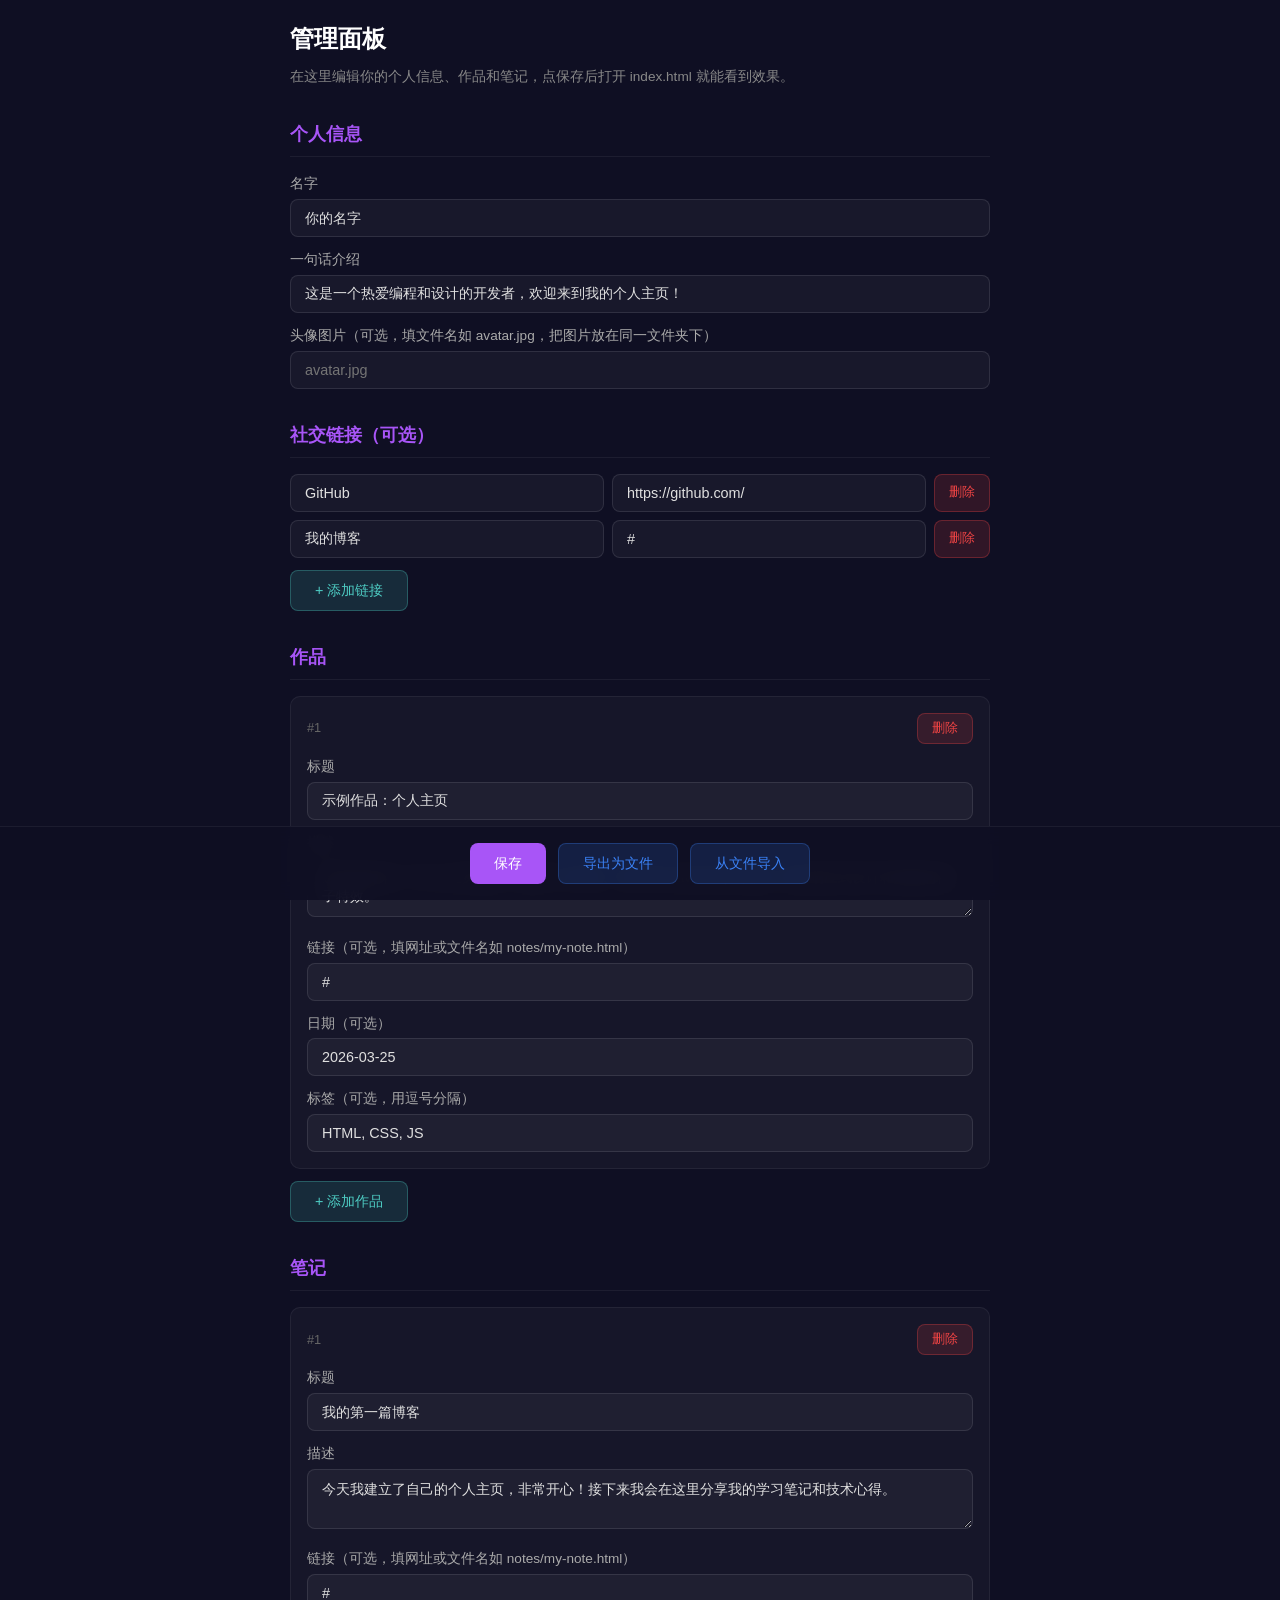
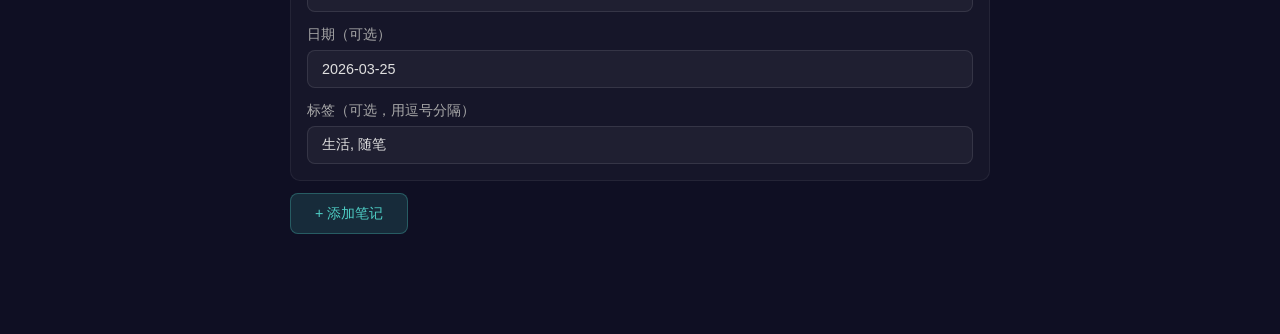
==== admin.html @ 4d3522f1 "Add files via upload" ====
<!DOCTYPE html>
<html lang="zh-CN">
<head>
    <meta charset="UTF-8">
    <meta name="viewport" content="width=device-width, initial-scale=1.0">
    <title>管理面板 - 编辑我的网站</title>
    <style>
        * { margin: 0; padding: 0; box-sizing: border-box; }
        body {
            font-family: -apple-system, BlinkMacSystemFont, "Segoe UI", "PingFang SC", "Microsoft YaHei", sans-serif;
            background: #0f0f23;
            color: #d0d0d0;
            line-height: 1.6;
            padding: 20px;
        }
        .container { max-width: 700px; margin: 0 auto; }
        h1 {
            font-size: 1.5rem;
            color: #fff;
            margin-bottom: 8px;
        }
        .tip {
            font-size: 0.85rem;
            color: #888;
            margin-bottom: 32px;
        }
        h2 {
            font-size: 1.1rem;
            color: #a855f7;
            margin: 32px 0 16px;
            padding-bottom: 8px;
            border-bottom: 1px solid rgba(255,255,255,0.06);
        }
        label {
            display: block;
            font-size: 0.85rem;
            color: #aaa;
            margin-bottom: 4px;
            margin-top: 12px;
        }
        input, textarea {
            width: 100%;
            padding: 10px 14px;
            border: 1px solid rgba(255,255,255,0.1);
            border-radius: 8px;
            background: rgba(255,255,255,0.04);
            color: #e0e0e0;
            font-size: 0.9rem;
            font-family: inherit;
            outline: none;
            transition: border-color 0.3s;
        }
        input:focus, textarea:focus {
            border-color: #a855f7;
        }
        textarea { resize: vertical; min-height: 60px; }

        .btn {
            display: inline-block;
            padding: 10px 24px;
            border: none;
            border-radius: 8px;
            font-size: 0.9rem;
            cursor: pointer;
            font-family: inherit;
            transition: all 0.3s;
        }
        .btn-primary {
            background: #a855f7;
            color: #fff;
        }
        .btn-primary:hover { background: #9333ea; }
        .btn-add {
            background: rgba(78, 205, 196, 0.15);
            color: #4ecdc4;
            border: 1px solid rgba(78, 205, 196, 0.3);
            margin-top: 12px;
        }
        .btn-add:hover { background: rgba(78, 205, 196, 0.25); }
        .btn-danger {
            background: rgba(239, 68, 68, 0.15);
            color: #ef4444;
            border: 1px solid rgba(239, 68, 68, 0.3);
            padding: 6px 14px;
            font-size: 0.8rem;
        }
        .btn-danger:hover { background: rgba(239, 68, 68, 0.25); }
        .btn-export {
            background: rgba(59, 130, 246, 0.15);
            color: #3b82f6;
            border: 1px solid rgba(59, 130, 246, 0.3);
        }
        .btn-export:hover { background: rgba(59, 130, 246, 0.25); }

        .item-card {
            background: rgba(255,255,255,0.03);
            border: 1px solid rgba(255,255,255,0.06);
            border-radius: 10px;
            padding: 16px;
            margin-top: 12px;
            position: relative;
        }
        .item-card .item-header {
            display: flex;
            justify-content: space-between;
            align-items: center;
            margin-bottom: 8px;
        }
        .item-card .item-num {
            font-size: 0.8rem;
            color: #666;
        }

        .link-row {
            display: flex;
            gap: 8px;
            margin-top: 8px;
        }
        .link-row input { flex: 1; }

        .save-bar {
            position: fixed;
            bottom: 0;
            left: 0;
            width: 100%;
            padding: 16px 20px;
            background: rgba(15, 15, 35, 0.95);
            backdrop-filter: blur(10px);
            border-top: 1px solid rgba(255,255,255,0.06);
            display: flex;
            justify-content: center;
            gap: 12px;
            z-index: 100;
        }
        .toast {
            position: fixed;
            top: 20px;
            right: 20px;
            padding: 12px 24px;
            border-radius: 8px;
            font-size: 0.9rem;
            z-index: 200;
            opacity: 0;
            transform: translateY(-10px);
            transition: all 0.3s;
        }
        .toast.show {
            opacity: 1;
            transform: translateY(0);
        }
        .toast-success { background: rgba(78, 205, 196, 0.2); color: #4ecdc4; border: 1px solid rgba(78, 205, 196, 0.3); }
        .toast-info { background: rgba(59, 130, 246, 0.2); color: #3b82f6; border: 1px solid rgba(59, 130, 246, 0.3); }

        .spacer { height: 80px; }
    </style>
</head>
<body>
    <div class="container">
        <h1>管理面板</h1>
        <p class="tip">在这里编辑你的个人信息、作品和笔记，点保存后打开 index.html 就能看到效果。</p>

        <!-- 个人信息 -->
        <h2>个人信息</h2>
        <label>名字</label>
        <input type="text" id="profileName" placeholder="你的名字">

        <label>一句话介绍</label>
        <input type="text" id="profileBio" placeholder="比如：一个喜欢折腾的学生">

        <label>头像图片（可选，填文件名如 avatar.jpg，把图片放在同一文件夹下）</label>
        <input type="text" id="profileAvatar" placeholder="avatar.jpg">

        <h2>社交链接（可选）</h2>
        <div id="linksContainer"></div>
        <button class="btn btn-add" onclick="addLink()">+ 添加链接</button>

        <!-- 作品 -->
        <h2>作品</h2>
        <div id="worksContainer"></div>
        <button class="btn btn-add" onclick="addWork()">+ 添加作品</button>

        <!-- 笔记 -->
        <h2>笔记</h2>
        <div id="notesContainer"></div>
        <button class="btn btn-add" onclick="addNote()">+ 添加笔记</button>

        <div class="spacer"></div>
    </div>

    <!-- 底部操作栏 -->
    <div class="save-bar">
        <button class="btn btn-primary" onclick="saveData()">保存</button>
        <button class="btn btn-export" onclick="exportData()">导出为文件</button>
        <button class="btn btn-export" onclick="importData()">从文件导入</button>
    </div>

    <div class="toast" id="toast"></div>
    <input type="file" id="importFile" accept=".js,.json" style="display:none">

    <script>
        // ========== 数据 ==========
        let data = {
            profile: {
                name: '你的名字',
                bio: '这是一个热爱编程和设计的开发者，欢迎来到我的个人主页！',
                avatar: '',
                links: [
                    { label: 'GitHub', url: 'https://github.com/' },
                    { label: '我的博客', url: '#' }
                ]
            },
            works: [
                {
                    title: '示例作品：个人主页',
                    desc: '这是我的第一个个人主页项目，使用了 HTML、CSS 和 JavaScript 构建，包含响应式设计和炫酷的粒子特效。',
                    link: '#',
                    date: '2026-03-25',
                    tags: ['HTML', 'CSS', 'JS']
                }
            ],
            notes: [
                {
                    title: '我的第一篇博客',
                    desc: '今天我建立了自己的个人主页，非常开心！接下来我会在这里分享我的学习笔记和技术心得。',
                    link: '#',
                    date: '2026-03-25',
                    tags: ['生活', '随笔']
                }
            ]
        };

        // 加载已有数据
        function init() {
            try {
                const raw = localStorage.getItem('siteData');
                if (raw) data = JSON.parse(raw);
            } catch(e) {}

            document.getElementById('profileName').value = data.profile.name || '';
            document.getElementById('profileBio').value = data.profile.bio || '';
            document.getElementById('profileAvatar').value = data.profile.avatar || '';

            renderLinks();
            renderWorks();
            renderNotes();
        }

        // ========== 社交链接 ==========
        function renderLinks() {
            const c = document.getElementById('linksContainer');
            c.innerHTML = '';
            (data.profile.links || []).forEach((link, i) => {
                c.innerHTML += '<div class="link-row">' +
                    '<input type="text" placeholder="名称（如 GitHub）" value="' + esc(link.label) + '" onchange="updateLink(' + i + ',\'label\',this.value)">' +
                    '<input type="text" placeholder="网址" value="' + esc(link.url) + '" onchange="updateLink(' + i + ',\'url\',this.value)">' +
                    '<button class="btn btn-danger" onclick="removeLink(' + i + ')">删除</button>' +
                    '</div>';
            });
        }

        function addLink() {
            if (!data.profile.links) data.profile.links = [];
            data.profile.links.push({ label: '', url: '' });
            renderLinks();
        }

        function updateLink(i, key, val) {
            data.profile.links[i][key] = val;
        }

        function removeLink(i) {
            data.profile.links.splice(i, 1);
            renderLinks();
        }

        // ========== 作品 ==========
        function renderWorks() {
            const c = document.getElementById('worksContainer');
            c.innerHTML = '';
            data.works.forEach((w, i) => {
                c.innerHTML += itemCard('work', i, w);
            });
        }

        function addWork() {
            data.works.push({ title: '', desc: '', link: '', date: '', tags: [] });
            renderWorks();
        }

        function removeWork(i) {
            data.works.splice(i, 1);
            renderWorks();
        }

        function updateWork(i, key, val) {
            if (key === 'tags') {
                data.works[i].tags = val.split(/[,，、\s]+/).filter(Boolean);
            } else {
                data.works[i][key] = val;
            }
        }

        // ========== 笔记 ==========
        function renderNotes() {
            const c = document.getElementById('notesContainer');
            c.innerHTML = '';
            data.notes.forEach((n, i) => {
                c.innerHTML += itemCard('note', i, n);
            });
        }

        function addNote() {
            data.notes.push({ title: '', desc: '', link: '', date: '', tags: [] });
            renderNotes();
        }

        function removeNote(i) {
            data.notes.splice(i, 1);
            renderNotes();
        }

        function updateNote(i, key, val) {
            if (key === 'tags') {
                data.notes[i].tags = val.split(/[,，、\s]+/).filter(Boolean);
            } else {
                data.notes[i][key] = val;
            }
        }

        // ========== 通用卡片模板 ==========
        function itemCard(type, i, item) {
            const fn = type === 'work' ? 'Work' : 'Note';
            return '<div class="item-card">' +
                '<div class="item-header">' +
                    '<span class="item-num">#' + (i + 1) + '</span>' +
                    '<button class="btn btn-danger" onclick="remove' + fn + '(' + i + ')">删除</button>' +
                '</div>' +
                '<label>标题</label>' +
                '<input type="text" value="' + esc(item.title) + '" onchange="update' + fn + '(' + i + ',\'title\',this.value)">' +
                '<label>描述</label>' +
                '<textarea onchange="update' + fn + '(' + i + ',\'desc\',this.value)">' + esc(item.desc) + '</textarea>' +
                '<label>链接（可选，填网址或文件名如 notes/my-note.html）</label>' +
                '<input type="text" value="' + esc(item.link) + '" onchange="update' + fn + '(' + i + ',\'link\',this.value)">' +
                '<label>日期（可选）</label>' +
                '<input type="text" value="' + esc(item.date) + '" placeholder="2026-03-25" onchange="update' + fn + '(' + i + ',\'date\',this.value)">' +
                '<label>标签（可选，用逗号分隔）</label>' +
                '<input type="text" value="' + esc((item.tags || []).join(', ')) + '" onchange="update' + fn + '(' + i + ',\'tags\',this.value)">' +
                '</div>';
        }

        // ========== 保存 / 导出 / 导入 ==========
        function saveData() {
            // 先从输入框收集最新的 profile 数据
            data.profile.name = document.getElementById('profileName').value;
            data.profile.bio = document.getElementById('profileBio').value;
            data.profile.avatar = document.getElementById('profileAvatar').value;

            localStorage.setItem('siteData', JSON.stringify(data));
            showToast('已保存！打开 index.html 查看效果', 'success');
        }

        function exportData() {
            saveData();
            // 改为导出 config.js，这样能 100% 解决 GitHub Pages 读取不到数据的问题
            const fileContent = 'window.SITE_DATA = ' + JSON.stringify(data, null, 2) + ';';
            const blob = new Blob([fileContent], { type: 'application/javascript' });
            const a = document.createElement('a');
            a.href = URL.createObjectURL(blob);
            a.download = 'config.js';
            a.click();
            URL.revokeObjectURL(a.href);
            showToast('已导出 config.js', 'info');
        }

        function importData() {
            document.getElementById('importFile').click();
        }

        document.getElementById('importFile').addEventListener('change', function(e) {
            const file = e.target.files[0];
            if (!file) return;
            const reader = new FileReader();
            reader.onload = function(ev) {
                try {
                    let text = ev.target.result;
                    // 兼容读取 config.js 或者旧的 site-data.json
                    if (text.indexOf('window.SITE_DATA =') !== -1) {
                        text = text.replace('window.SITE_DATA =', '').trim();
                        if (text.endsWith(';')) text = text.slice(0, -1);
                    }
                    data = JSON.parse(text);
                    localStorage.setItem('siteData', JSON.stringify(data));
                    init();
                    showToast('导入成功！', 'success');
                } catch(err) {
                    showToast('文件格式错误', 'info');
                }
            };
            reader.readAsText(file);
            e.target.value = '';
        });

        // ========== 工具 ==========
        function esc(str) {
            if (!str) return '';
            return String(str).replace(/&/g,'&amp;').replace(/"/g,'&quot;').replace(/</g,'&lt;').replace(/>/g,'&gt;');
        }

        function showToast(msg, type) {
            const t = document.getElementById('toast');
            t.textContent = msg;
            t.className = 'toast toast-' + type + ' show';
            setTimeout(() => t.classList.remove('show'), 2500);
        }

        init();
    </script>
</body>
</html>
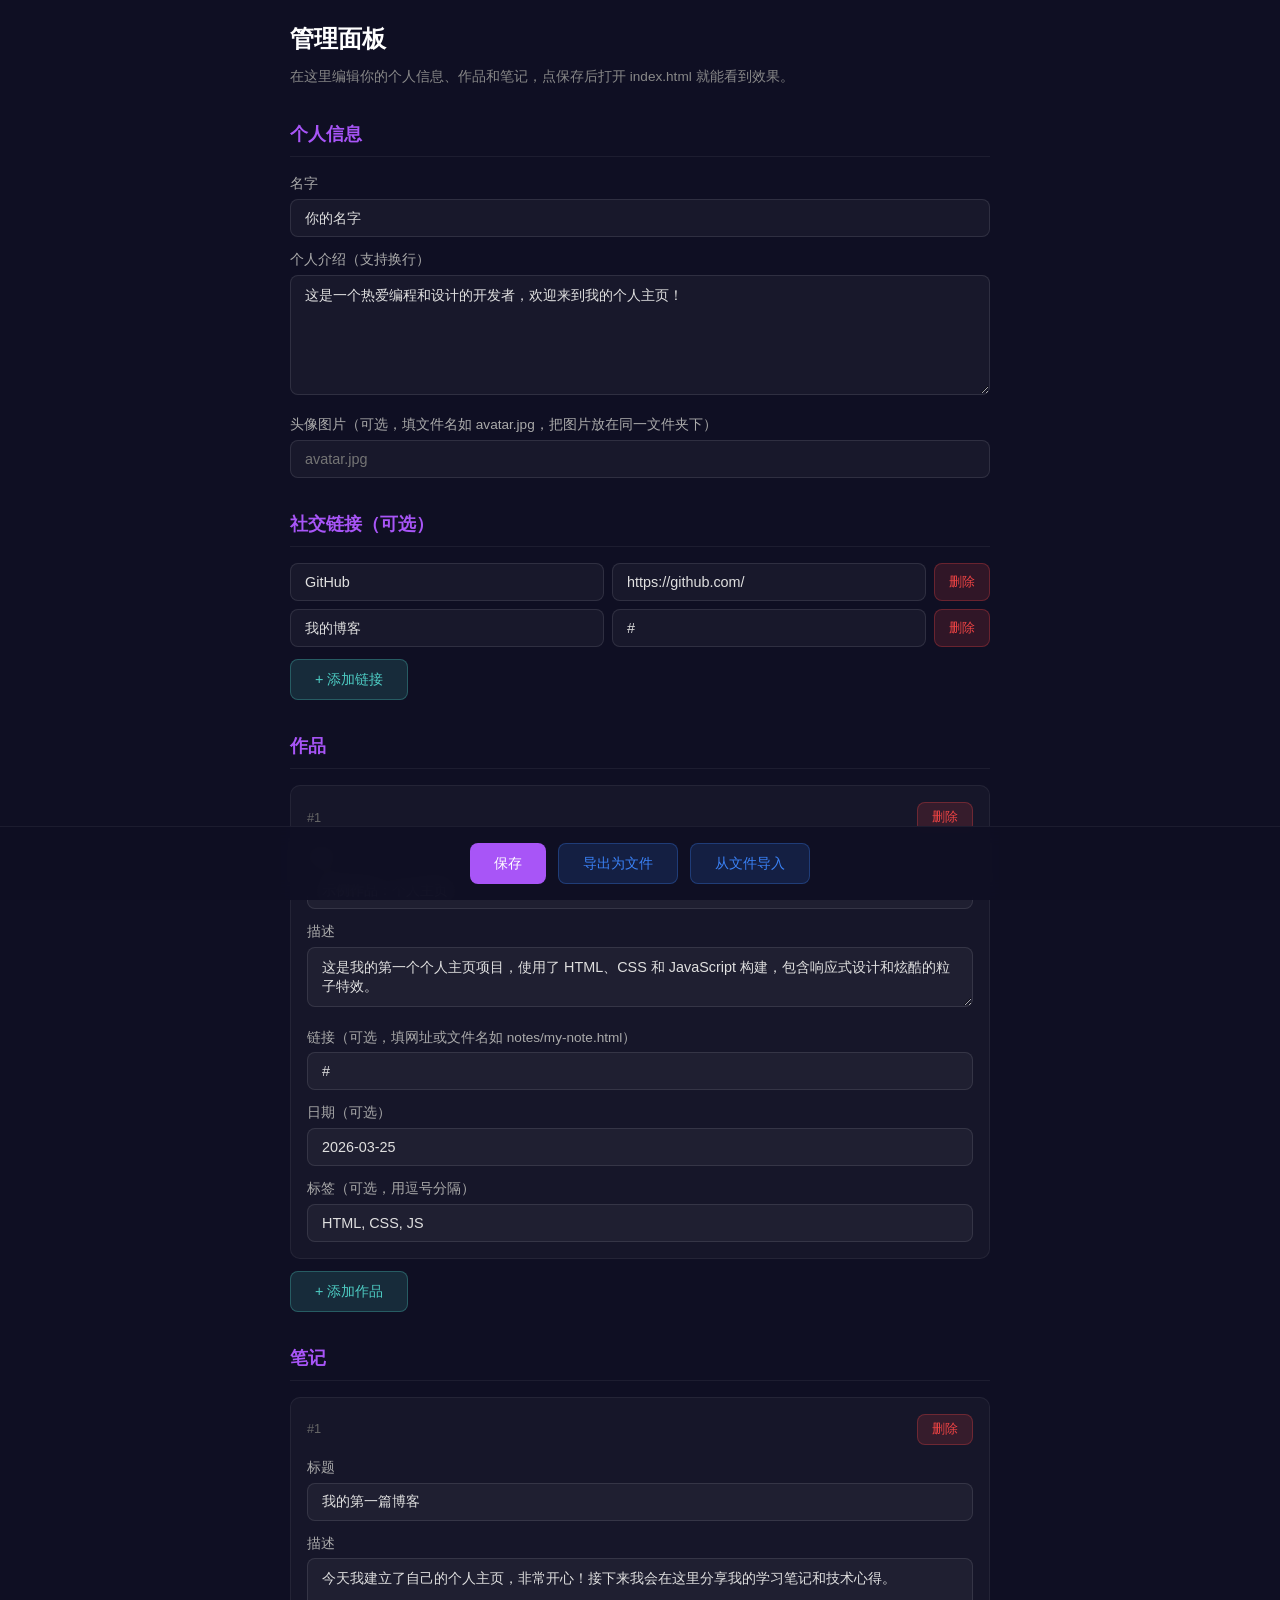
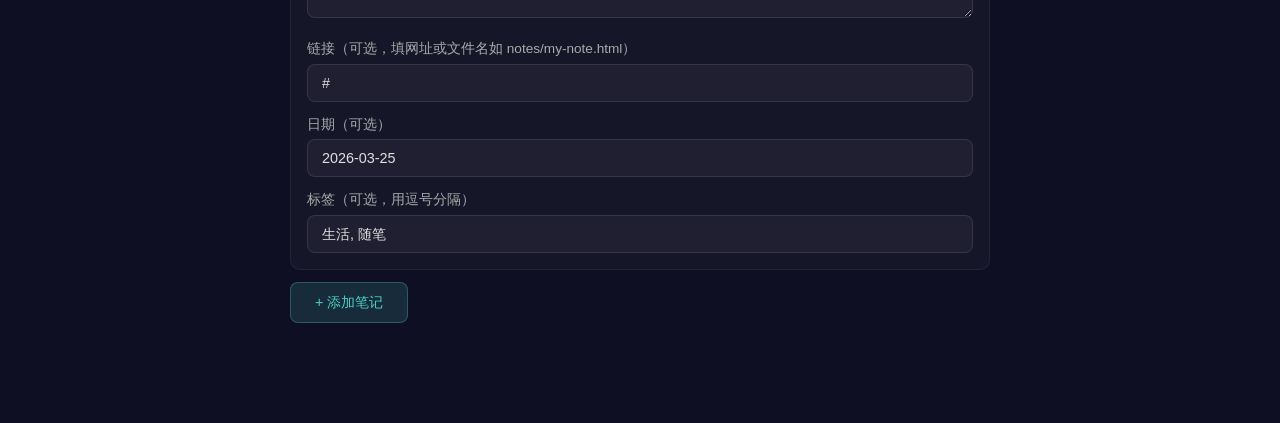
==== commit 045dc6f4: "Add files via upload" ====
--- a/admin.html
+++ b/admin.html
@@ -164,8 +164,8 @@
         <label>名字</label>
         <input type="text" id="profileName" placeholder="你的名字">
 
-        <label>一句话介绍</label>
-        <input type="text" id="profileBio" placeholder="比如：一个喜欢折腾的学生">
+        <label>个人介绍（支持换行）</label>
+        <textarea id="profileBio" placeholder="在这里写下你的个人介绍...可以换行写很多段落哦" style="min-height: 120px;"></textarea>
 
         <label>头像图片（可选，填文件名如 avatar.jpg，把图片放在同一文件夹下）</label>
         <input type="text" id="profileAvatar" placeholder="avatar.jpg">
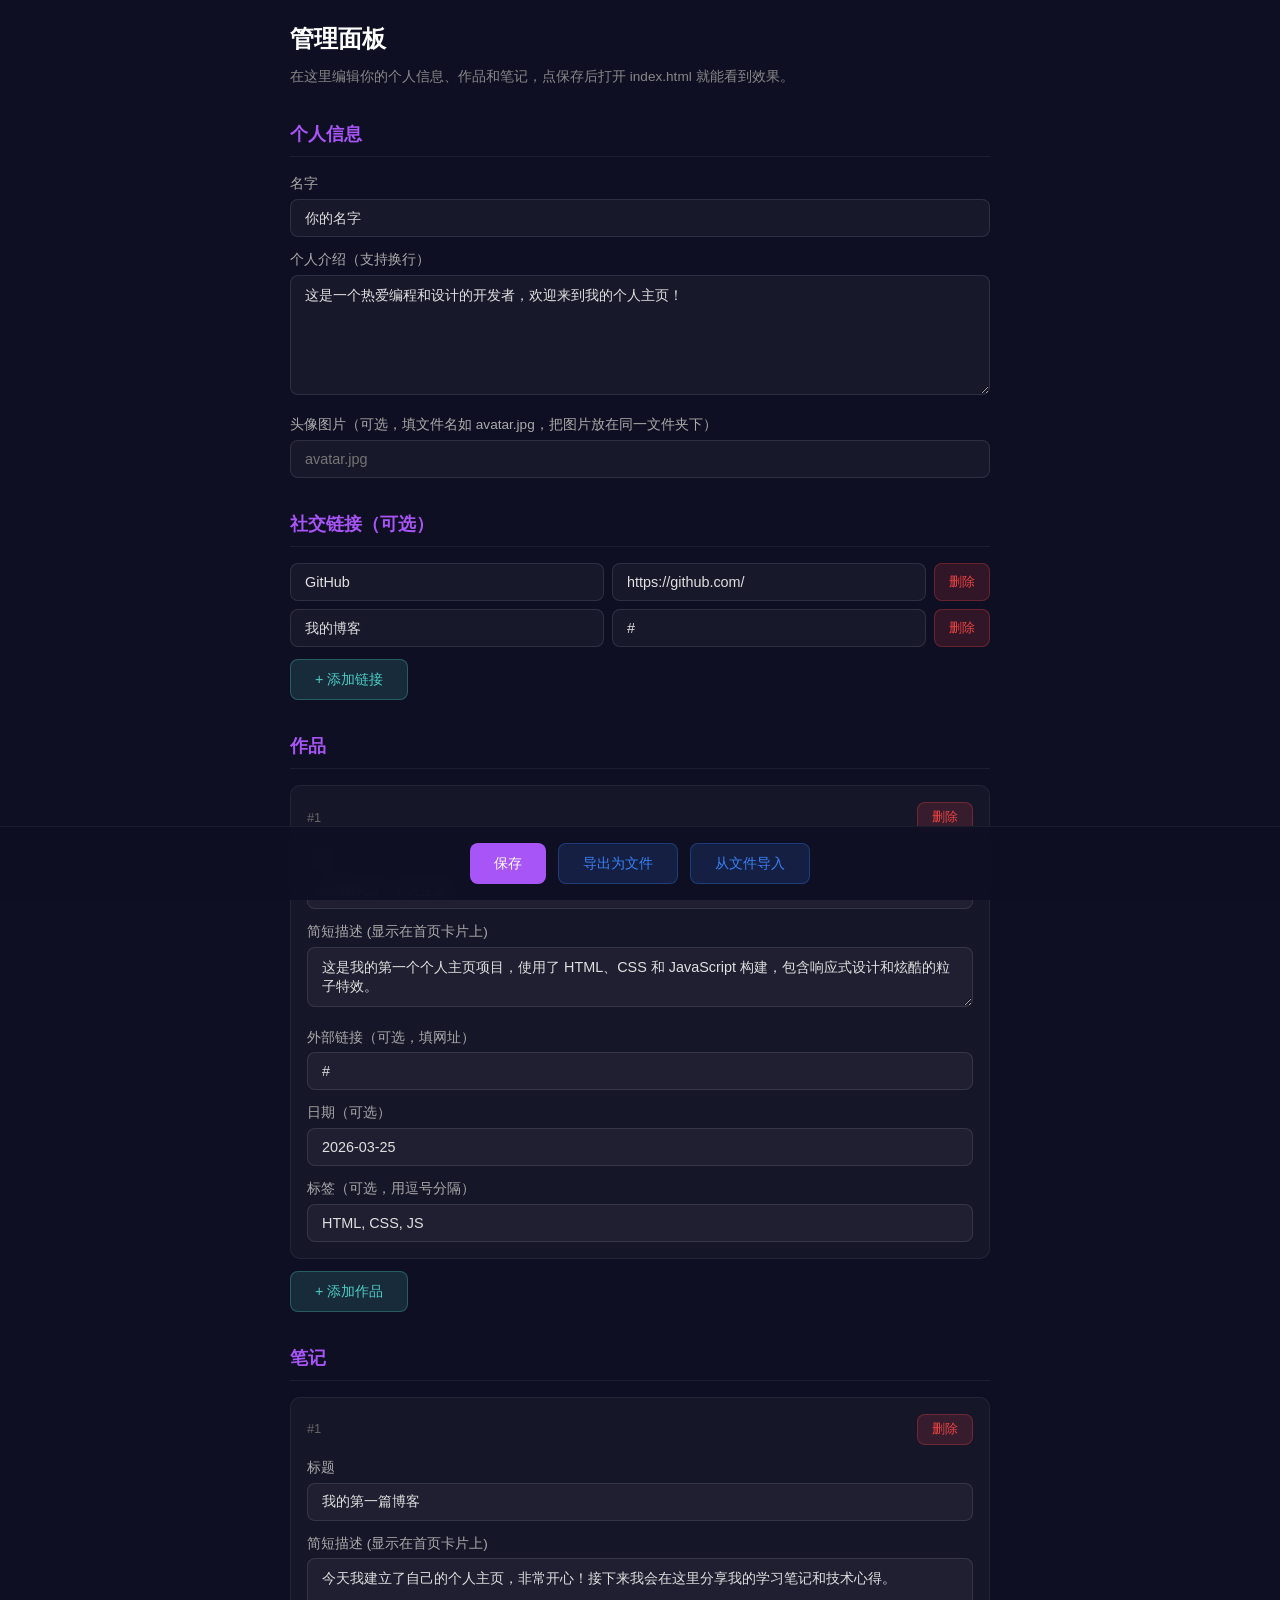
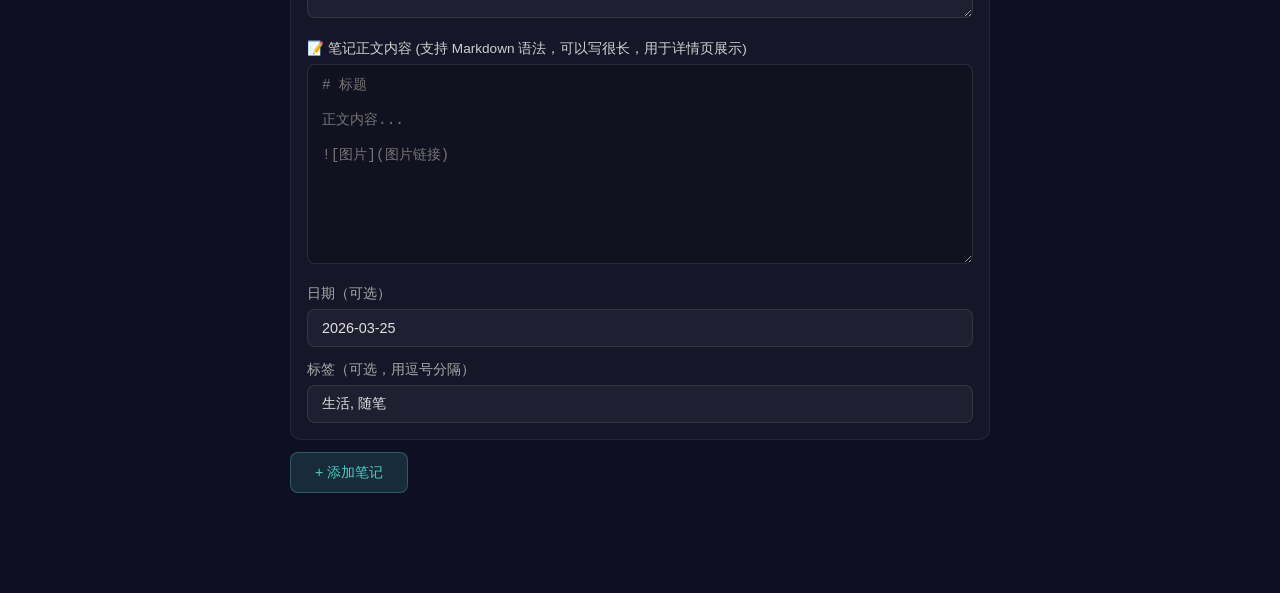
==== commit 458e660f: "Add files via upload" ====
--- a/admin.html
+++ b/admin.html
@@ -310,7 +310,7 @@
         }
 
         function addNote() {
-            data.notes.push({ title: '', desc: '', link: '', date: '', tags: [] });
+            data.notes.push({ title: '', desc: '', link: '', date: '', tags: [], content: '' });
             renderNotes();
         }
 
@@ -330,22 +330,31 @@
         // ========== 通用卡片模板 ==========
         function itemCard(type, i, item) {
             const fn = type === 'work' ? 'Work' : 'Note';
-            return '<div class="item-card">' +
+            let html = '<div class="item-card">' +
                 '<div class="item-header">' +
                     '<span class="item-num">#' + (i + 1) + '</span>' +
                     '<button class="btn btn-danger" onclick="remove' + fn + '(' + i + ')">删除</button>' +
                 '</div>' +
                 '<label>标题</label>' +
                 '<input type="text" value="' + esc(item.title) + '" onchange="update' + fn + '(' + i + ',\'title\',this.value)">' +
-                '<label>描述</label>' +
-                '<textarea onchange="update' + fn + '(' + i + ',\'desc\',this.value)">' + esc(item.desc) + '</textarea>' +
-                '<label>链接（可选，填网址或文件名如 notes/my-note.html）</label>' +
-                '<input type="text" value="' + esc(item.link) + '" onchange="update' + fn + '(' + i + ',\'link\',this.value)">' +
-                '<label>日期（可选）</label>' +
+                '<label>简短描述 (显示在首页卡片上)</label>' +
+                '<textarea onchange="update' + fn + '(' + i + ',\'desc\',this.value)">' + esc(item.desc) + '</textarea>';
+                
+            // 如果是笔记，增加长篇内容输入框
+            if (type === 'note') {
+                html += '<label style="color: var(--accent);">📝 笔记正文内容 (支持 Markdown 语法，可以写很长，用于详情页展示)</label>' +
+                '<textarea style="min-height: 200px; font-family: monospace; background: rgba(0,0,0,0.2);" placeholder="# 标题\n\n正文内容...\n\n![图片](图片链接)" onchange="update' + fn + '(' + i + ',\'content\',this.value)">' + esc(item.content || '') + '</textarea>';
+            } else {
+                html += '<label>外部链接（可选，填网址）</label>' +
+                '<input type="text" value="' + esc(item.link) + '" onchange="update' + fn + '(' + i + ',\'link\',this.value)">';
+            }
+                
+            html += '<label>日期（可选）</label>' +
                 '<input type="text" value="' + esc(item.date) + '" placeholder="2026-03-25" onchange="update' + fn + '(' + i + ',\'date\',this.value)">' +
                 '<label>标签（可选，用逗号分隔）</label>' +
                 '<input type="text" value="' + esc((item.tags || []).join(', ')) + '" onchange="update' + fn + '(' + i + ',\'tags\',this.value)">' +
                 '</div>';
+            return html;
         }
 
         // ========== 保存 / 导出 / 导入 ==========
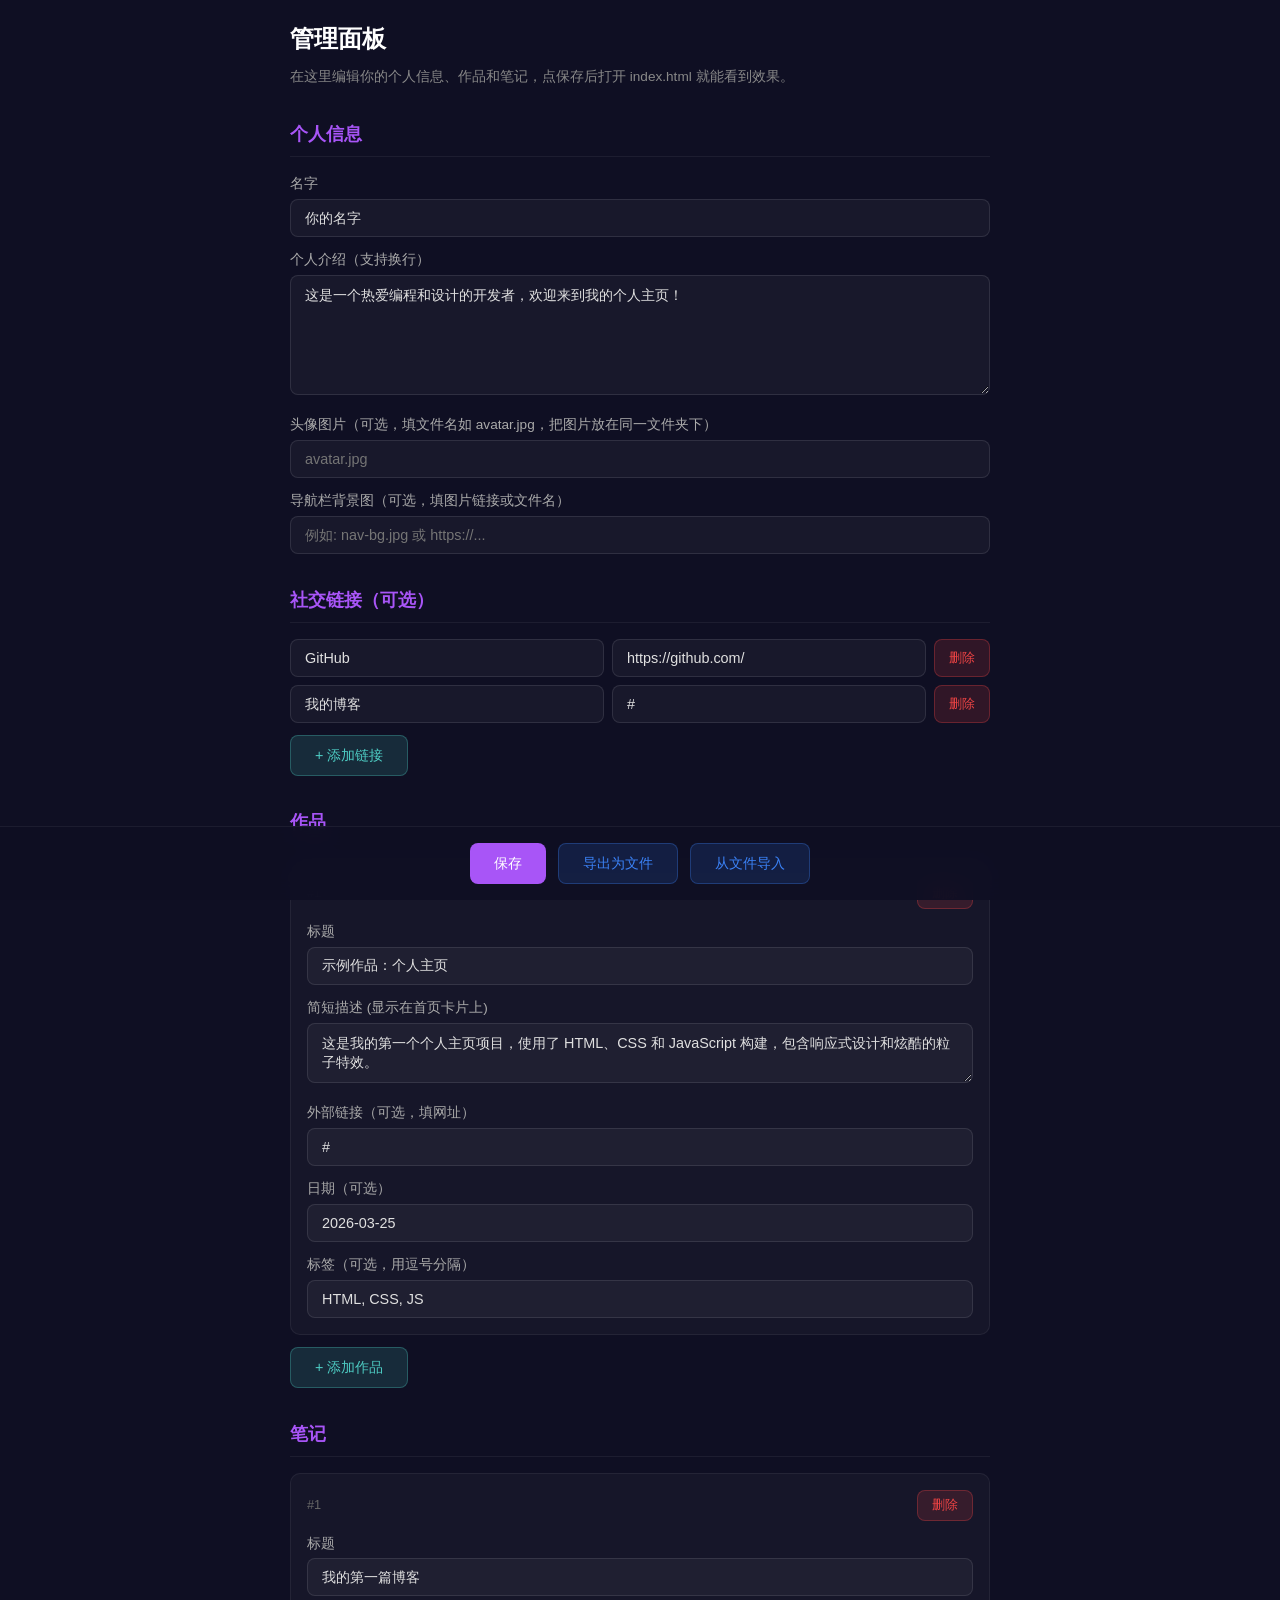
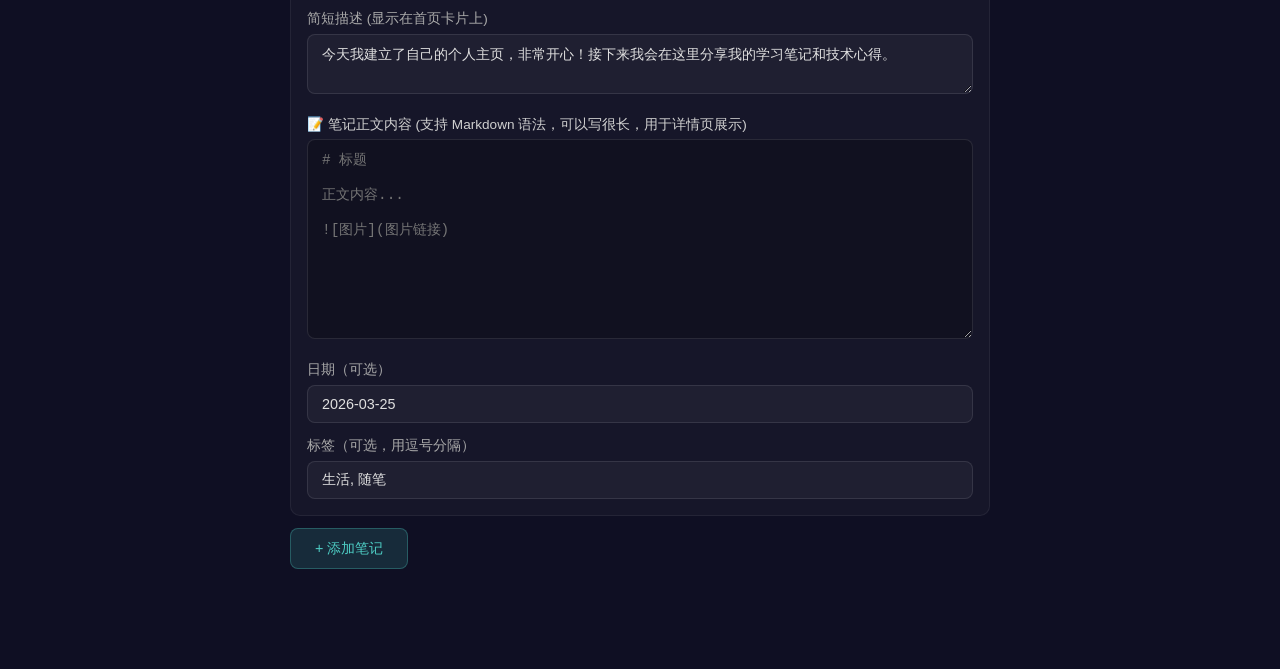
==== commit e03c268c: "Add files via upload" ====
--- a/admin.html
+++ b/admin.html
@@ -170,6 +170,9 @@
         <label>头像图片（可选，填文件名如 avatar.jpg，把图片放在同一文件夹下）</label>
         <input type="text" id="profileAvatar" placeholder="avatar.jpg">
 
+        <label>导航栏背景图（可选，填图片链接或文件名）</label>
+        <input type="text" id="profileNavBg" placeholder="例如: nav-bg.jpg 或 https://...">
+
         <h2>社交链接（可选）</h2>
         <div id="linksContainer"></div>
         <button class="btn btn-add" onclick="addLink()">+ 添加链接</button>
@@ -204,6 +207,7 @@
                 name: '你的名字',
                 bio: '这是一个热爱编程和设计的开发者，欢迎来到我的个人主页！',
                 avatar: '',
+                navBg: '',
                 links: [
                     { label: 'GitHub', url: 'https://github.com/' },
                     { label: '我的博客', url: '#' }
@@ -239,6 +243,7 @@
             document.getElementById('profileName').value = data.profile.name || '';
             document.getElementById('profileBio').value = data.profile.bio || '';
             document.getElementById('profileAvatar').value = data.profile.avatar || '';
+            document.getElementById('profileNavBg').value = data.profile.navBg || '';
 
             renderLinks();
             renderWorks();
@@ -363,6 +368,7 @@
             data.profile.name = document.getElementById('profileName').value;
             data.profile.bio = document.getElementById('profileBio').value;
             data.profile.avatar = document.getElementById('profileAvatar').value;
+            data.profile.navBg = document.getElementById('profileNavBg').value;
 
             localStorage.setItem('siteData', JSON.stringify(data));
             showToast('已保存！打开 index.html 查看效果', 'success');
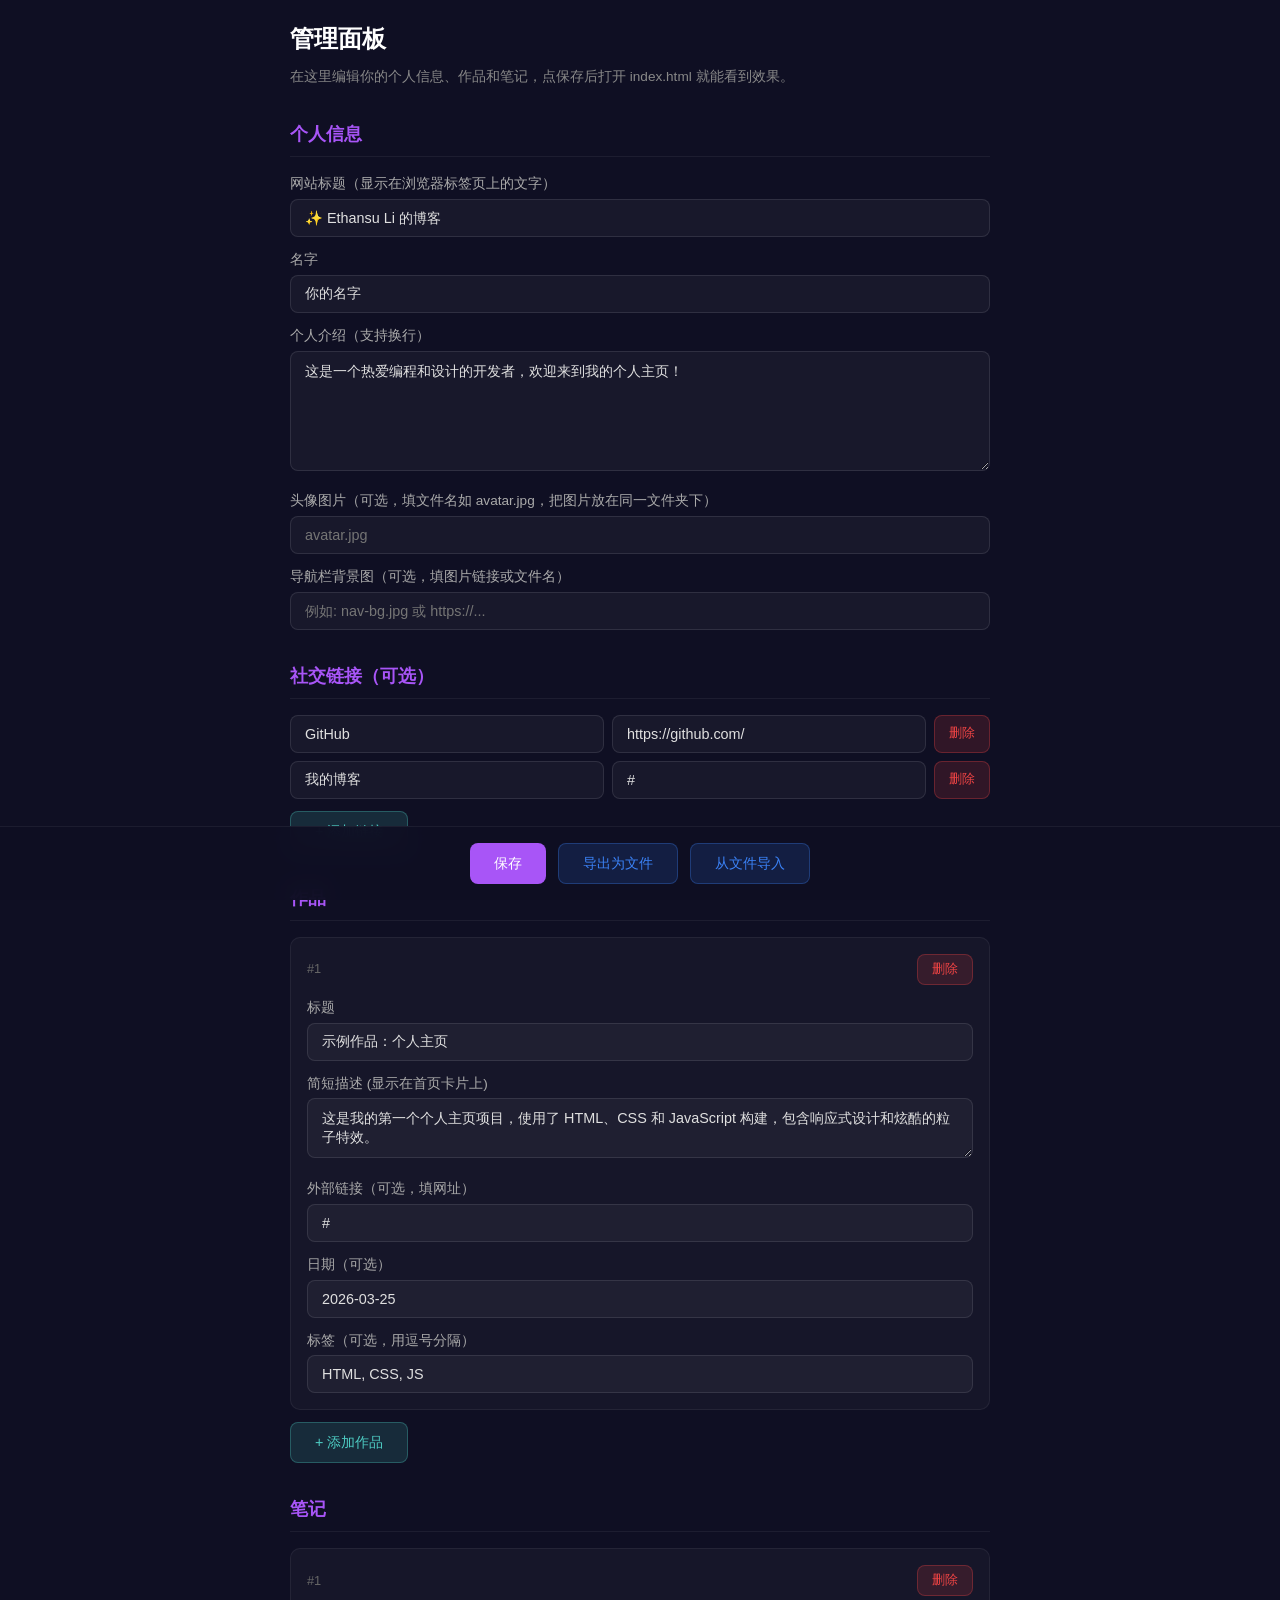
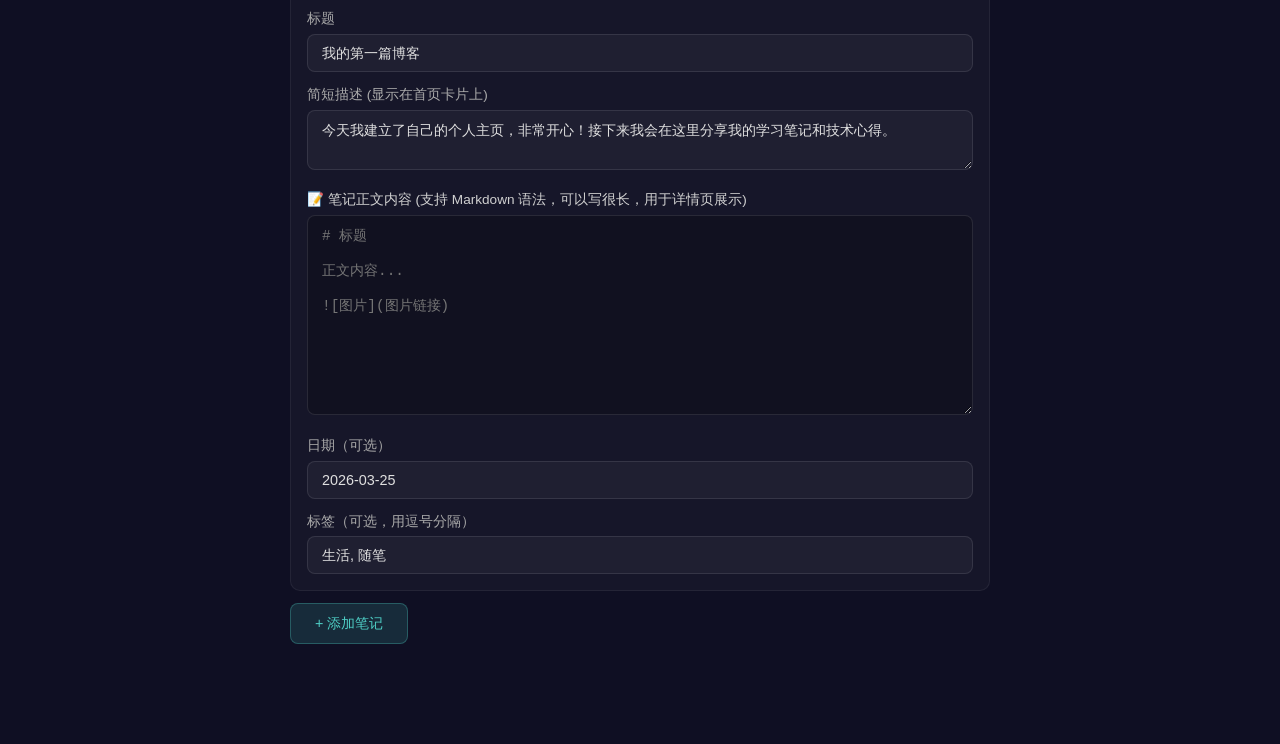
==== commit facc7edc: "Add files via upload" ====
--- a/admin.html
+++ b/admin.html
@@ -161,6 +161,9 @@
 
         <!-- 个人信息 -->
         <h2>个人信息</h2>
+        <label>网站标题（显示在浏览器标签页上的文字）</label>
+        <input type="text" id="profileSiteTitle" placeholder="✨ Ethansu Li 的博客">
+
         <label>名字</label>
         <input type="text" id="profileName" placeholder="你的名字">
 
@@ -204,6 +207,7 @@
         // ========== 数据 ==========
         let data = {
             profile: {
+                siteTitle: '✨ Ethansu Li 的博客',
                 name: '你的名字',
                 bio: '这是一个热爱编程和设计的开发者，欢迎来到我的个人主页！',
                 avatar: '',
@@ -240,6 +244,7 @@
                 if (raw) data = JSON.parse(raw);
             } catch(e) {}
 
+            document.getElementById('profileSiteTitle').value = data.profile.siteTitle || '✨ Ethansu Li 的博客';
             document.getElementById('profileName').value = data.profile.name || '';
             document.getElementById('profileBio').value = data.profile.bio || '';
             document.getElementById('profileAvatar').value = data.profile.avatar || '';
@@ -365,6 +370,7 @@
         // ========== 保存 / 导出 / 导入 ==========
         function saveData() {
             // 先从输入框收集最新的 profile 数据
+            data.profile.siteTitle = document.getElementById('profileSiteTitle').value;
             data.profile.name = document.getElementById('profileName').value;
             data.profile.bio = document.getElementById('profileBio').value;
             data.profile.avatar = document.getElementById('profileAvatar').value;
